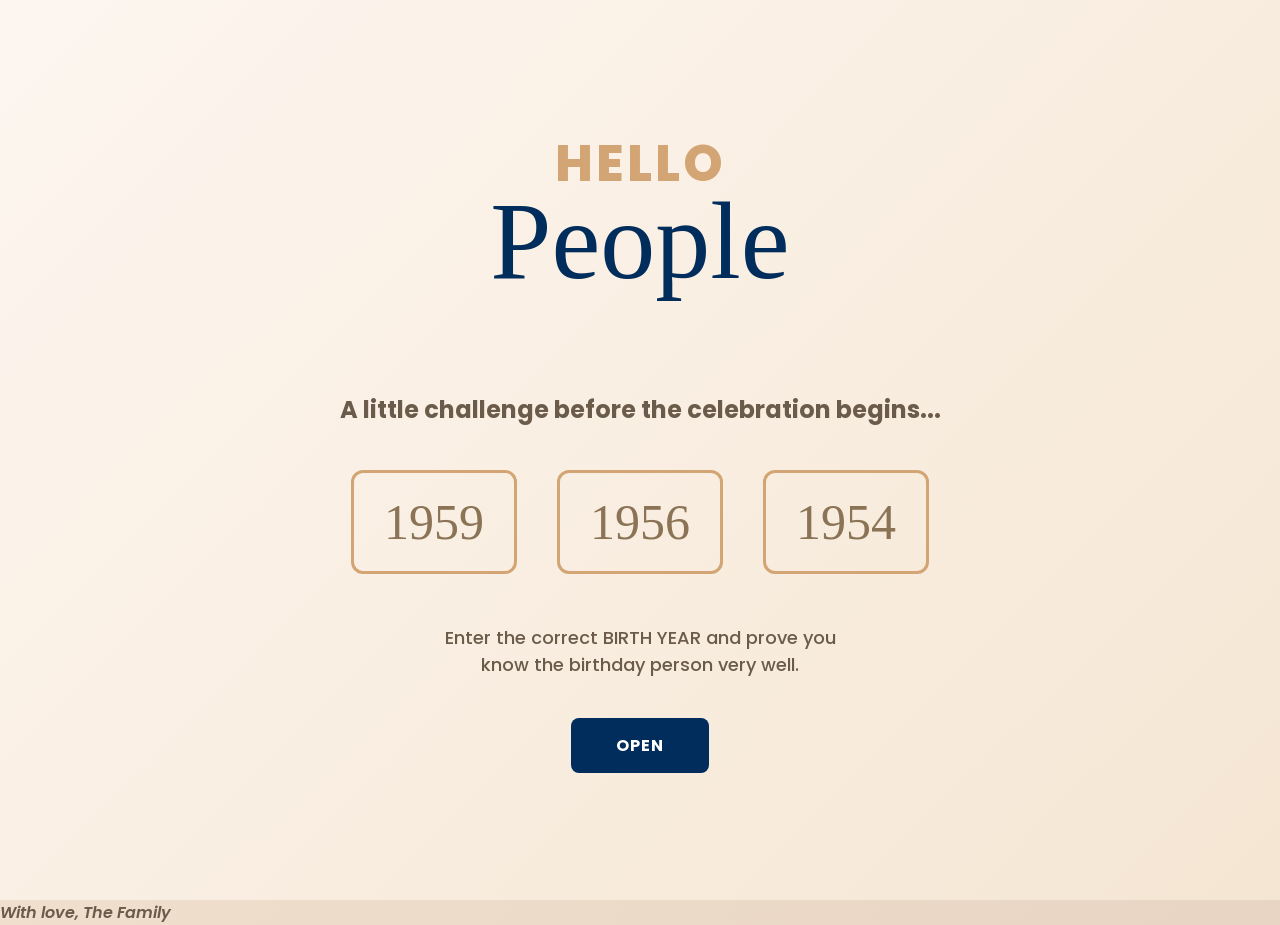
==== index.html @ 19353a04 "Add files via upload" ====
<!DOCTYPE html>
<html lang="en">
<head>
    <meta charset="UTF-8">
    <meta name="viewport" content="width=device-width, initial-scale=1.0">
    <title>Birthday Celebration - Jyoti</title>
    <link rel="stylesheet" href="style.css">
</head>
<body>
    <!-- Page 1: Year Challenge -->
    <div class="page page-1" id="page1">
        <div class="page-content">
            <h3 class="hello-text">HELLO</h3>
            <div class="people-text">People</div>
            
            <h3 class="challenge-text">A little challenge before the celebration begins...</h3>
            
            <div class="year-options">
                <div class="year-option" data-year="1959">
                    <span class="year-number">1959</span>
                </div>
                <div class="year-option" data-year="1956">
                    <span class="year-number">1956</span>
                </div>
                <div class="year-option" data-year="1954">
                    <span class="year-number">1954</span>
                </div>
            </div>
            
            <p class="instruction-text">Enter the correct BIRTH YEAR and prove you<br>know the birthday person very well.</p>
            <button class="type-year-btn" id="openBtn">OPEN</button>
        </div>
    </div>

    <!-- Page 2: Main Celebration -->
    <div class="page page-2" id="page2" style="display: none;">
        <div class="page-content">
            <div class="celebration-header">

                <p class="milestone-text">A MILESTONE TO CELEBRATE!</p>
<img src="70th-01.png" alt="70 Years">
<p class="fabulous-years">FABULOUS YEARS</p>

            
            <div class="celebration-info">
                <p class="intro-text">Join us as we celebrate</p>
                <h1 class="birthday-person">Jyoti's Birthday</h1>
                <div class="event-date">
    <img src="Time-section-01.png" alt="Date & Time">
</div>

<!-- Venue -->
<div style="margin-top: 20px; text-align:center;">
    <a href="https://maps.app.goo.gl/owRNrMamB2nX2Bwp7"
       target="_blank"
       style="text-decoration:none; color:#d4a574; font-size:20px; font-weight:400;">
        Ichhapurti Banquet Hall
    </a>
</div>
          </div>
            </div>
        </div>
    </div>
<div class="page page-3" id="page3" style="display: none;">
    
</div>
    <!-- Page 3: Event Schedule
    <div class="page page-3" id="page3" style="display: none;">
        <div class="page-content">
            <h2 class="schedule-title">EVENT Schedule</h2>
            <p class="schedule-subtitle">Looking forward to celebrating with you!</p>
            
            <div class="schedule-items">
                <div class="schedule-item">
                    <span class="schedule-time">6:00 PM</span>
                    <span class="schedule-event">Guest Arrival</span>
                </div>
                <div class="schedule-item">
                    <span class="schedule-time">6:30 PM</span>
                    <span class="schedule-event">Starters Served<br><span class="dont-miss">(Don't miss it)</span></span>
                </div>
                <div class="schedule-item">
                    <span class="schedule-time">7:00 PM</span>
                    <span class="schedule-event">Dance Performance</span>
                </div>
                <div class="schedule-item">
                    <span class="schedule-time">7:45 PM</span>
                    <span class="schedule-event">Cake Ceremony</span>
                </div>
                <div class="schedule-item">
                    <span class="schedule-time">8:15 PM (onwards)</span>
                    <span class="schedule-event">Dinner Begins</span> -->
                </div>
            </div>
            
            <p class="closing-text">With love, The Family</p>
        </div>
    </div>

    <script src="script.js"></script>
</body>
</html>
---- style.css ----
@import url('https://fonts.googleapis.com/css2?family=Poppins:wght@400;500;600;700;800&display=swap');

* {
    margin: 0;
    padding: 0;
    box-sizing: border-box;
}

body {
    font-family: 'Poppins', sans-serif;
    background: linear-gradient(135deg, #f5e6d3 0%, #e8d5c4 100%);
    min-height: 100vh;
    overflow-x: hidden;
}

.page {
    min-height: 100vh;
    display: flex;
    align-items: center;
    justify-content: center;
    padding: 40px 20px;
    animation: fadeIn 0.8s ease-in-out;
}

@keyframes fadeIn {
    from {
        opacity: 0;
        transform: translateY(20px);
    }
    to {
        opacity: 1;
        transform: translateY(0);
    }
}

.page-content {
    max-width: 900px;
    width: 100%;
    text-align: center;
}

/* PAGE 1 - YEAR CHALLENGE */
.page-1 {
    background: linear-gradient(135deg, #fdf6f0 0%, #f5e6d3 100%);
}

.hello-text {
    font-size: 50px;
    font-weight: 800;
    color: #d4a574;
    margin-bottom: 20px;
    letter-spacing: 3px;
    font-family: 'Bakso Menu', 'Poppins', sans-serif;
}
.people-text{
    font-family:'Adelia';
    font-size:110px;
    color:#002D5B;
    line-height:0.9;
    margin-top:-30px;
    margin-bottom:50px;
}
/* @font-face{
    font-family:'Adelia';
    src:url('adelia.ttf') format('truetype');
} */

@font-face {
    font-family: 'Bakso Menu';
    src: url('./fonts/Bakso Menu TTF.ttf') format('truetype');
}

.challenge-text {
    font-size: 24px;
    color: #6b5b4a;
    margin-bottom: 40px;
    margin-top: 100px;
    font-weight: 700;
    line-height: 1.6;
}

.year-options {
    display: flex;
    justify-content: center;
    gap: 40px;
    margin-bottom: 50px;
    flex-wrap: wrap;
}

.year-option {
    cursor: pointer;
    transition: all 0.3s ease;
    position: relative;
}

.year-number {
    display: inline-block;
    font-family: 'Bakso Menu' !important;
    font-size: 50px;
    font-weight: normal !important;
    color: #8b7355;
    padding: 20px 30px;
    border: 3px solid #d4a574;
    border-radius: 12px;
    transition: all 0.3s ease;
}

.year-option:hover .year-number {
    background: #d4a574;
    color: #fff;
    transform: scale(1.05);
    box-shadow: 0 10px 30px rgba(212, 165, 116, 0.3);
}

.instruction-text {
    font-size: 18px;
    color: #6b5b4a;
    margin-bottom: 40px;
    font-weight: 500;
}

.type-year-btn {
    background:#002D5B;
    color: #fff;
    border: none;
    padding: 15px 45px;
    font-size: 16px;
    font-weight: 700;
    border-radius: 8px;
    cursor: pointer;
    transition: all 0.3s ease;
    letter-spacing: 1px;
    font-family: 'Poppins', sans-serif;
}

.type-year-btn:hover {
    background: #b8865c;
    transform: translateY(-2px);
    box-shadow: 0 10px 25px rgba(212, 165, 116, 0.4);
}

.type-year-btn:active {
    transform: translateY(0);
}

/* PAGE 2 - MAIN CELEBRATION */
.page-2 {
    background: #002D5B;
}

.milestone-text {
    font-size: 16px;
    color: #ffffff;
    font-weight: 600;
    letter-spacing: 1px;
    margin-bottom: 30px;
    text-transform: uppercase;
}

.age-display {
    display: flex;
    flex-direction: column;
    align-items: center;
    margin-bottom: 50px;
}

.age-number {
    font-size: 120px;
    font-weight: 800;
    color: #d4a574;
    line-height: 1;
    font-family: 'Bakso Menu', 'Poppins', sans-serif;
}

.age-word {
    font-size: 32px;
    color: #8b7355;
    font-weight: 600;
    margin-top: 10px;
    font-style: italic;
}

.age-label {
    font-size: 20px;
    color: #d4a574;
    font-weight: 700;
    letter-spacing: 2px;
    margin-top: 15px;
    text-transform: uppercase;
}

.celebration-info {
    margin-top: 40px;
}

.intro-text {
    font-size: 22px;
    color: #ffffff;
    font-weight: 250;
    margin-bottom: 15px;
}

.birthday-person {
    font-size: 80px;
    font-weight: 300;
    color: #ffd6a1;
    margin-bottom: 10px;
    font-family: 'Hello', sans-serif;
}

.event-details {
    background: rgba(255, 255, 255, 0.6);
    padding: 40px;
    border-radius: 15px;
    backdrop-filter: blur(10px);
}

.location {
    font-size: 20px;
    font-weight: 700;
    color: #6b5b4a;
    margin-bottom: 25px;
    letter-spacing: 0.5px;
}

.location-link {
    color: #d4a574;
    text-decoration: none;
    border-bottom: 2px solid #d4a574;
    transition: all 0.3s ease;
    cursor: pointer;
}

.location-link:hover {
    color: #b8865c;
    border-bottom-color: #b8865c;
}

.date {
    display: flex;
    flex-wrap: wrap;
    justify-content: center;
    gap: 15px;
    font-size: 18px;
    color: #8b7355;
    font-weight: 600;
}

.month {
    color: #d4a574;
    font-weight: 800;
    letter-spacing: 1px;
}

.day {
    color: #8b7355;
}

.time {
    color: #d4a574;
    font-weight: 700;
}

.year {
    font-size: 18px;
    font-weight: 800;
    color: #8b7355;
}

.birthday-name {
    font-family: 'Your Font', cursive;
    font-size: 48px;
    color: #d8a25d;
}

/* Add this at the bottom */
@media (max-width: 768px) {
    .birthday-name {
        font-size: 58px;
    }
}

/* PAGE 3 - EVENT SCHEDULE */
.page-3 {
    background: linear-gradient(135deg, #f5e6d3 0%, #ede0d0 100%);
}

.schedule-title {
    font-size: 48px;
    font-weight: 800;
    color: #8b7355;
    margin-bottom: 15px;
    font-family: 'Poppins', sans-serif;
}

.schedule-subtitle {
    font-size: 16px;
    color: #6b5b4a;
    font-weight: 500;
    margin-bottom: 50px;
}

.schedule-items {
    background: rgba(255, 255, 255, 0.7);
    padding: 40px;
    border-radius: 15px;
    margin-bottom: 40px;
    backdrop-filter: blur(10px);
}

.schedule-item {
    display: flex;
    justify-content: space-between;
    align-items: center;
    padding: 20px 0;
    border-bottom: 2px solid rgba(212, 165, 116, 0.2);
    transition: all 0.3s ease;
}

.schedule-item:last-child {
    border-bottom: none;
}

.schedule-item:hover {
    background: rgba(212, 165, 116, 0.1);
    padding: 20px 15px;
    border-radius: 8px;
}

.schedule-time {
    font-size: 18px;
    font-weight: 700;
    color: #d4a574;
    min-width: 150px;
    text-align: left;
}

.schedule-event {
    font-size: 16px;
    color: #6b5b4a;
    font-weight: 600;
    text-align: right;
    flex: 1;
}

.dont-miss {
    font-size: 13px;
    color: #d4a574;
    font-weight: 600;
    display: block;
    margin-top: 5px;
}

.closing-text {
    font-size: 16px;
    color: #6b5b4a;
    font-weight: 600;
    font-style: italic;
}

/* RESPONSIVE DESIGN */
@media (max-width: 768px) {
    .hello-text {
        font-size: 48px;
    }

    .age-number {
        font-size: 80px;
    }

        .year-options {
        gap: 10px;
    }

    .year-number {
        font-size: 36px;
        padding: 15px 20px;
    }

    .schedule-item {
        flex-direction: column;
        align-items: flex-start;
        gap: 10px;
    }

    .schedule-event {
        text-align: left;
    }

    .date {
        flex-direction: column;
        gap: 8px;
    }

    .page {
        padding: 20px 15px;
    }
}

@media (max-width: 480px) {
    .hello-text {
        font-size: 36px;
    }

    .age-number {
        font-size: 60px;
    }

    .birthday-person {
        font-size: 28px;
    }

    .year-options {
        flex-direction: column;
        gap: 15px;
    }

    .schedule-title {
        font-size: 32px;
    }

    .event-details {
        padding: 20px;
    }

    .schedule-items {
        padding: 20px;
    }
}


.birthday-invitation {
    width: 100%;
    text-align: center;
    margin-top: 80px;
}

.birthday-invitation img {
    width: 100%;
    max-width: 900px;
    height: auto;
}

.location-btn {
    margin: 30px 0 60px;
}

.location-btn a {
    display: inline-block;
    background: #d4a574;
    color: white;
    text-decoration: none;
    padding: 14px 30px;
    border-radius: 10px;
    font-size: 18px;
    font-weight: 600;
    transition: 0.3s;
}

.location-btn a:hover {
    transform: scale(1.05);
}

.hero-70 {
    width: 100%;
    text-align: center;
    margin: 30px 0;
}

.celebration-header img {
    width: 500px;
    height: auto;
    display: block;
    margin: -40px auto -60px auto;
}

.milestone-text,
.fabulous-years {
    font-size: 18px;
    font-weight: 500;
    letter-spacing: 4px;
    margin-top: 50px;
    margin-bottom: 30px;
    text-transform: uppercase;
    color: #ffffff;
}
.event-date img {
    width: 500px;
    max-width: 90%;
    display: block;
    margin: 10px auto;
}

.venue-details {
    text-align: center;
    margin-top: 20px;
}

/* .venue-details h3 {
    color: #d9ab78;
    font-size: 18px;
    margin-bottom: 8px;
} */

.venue-details p {
    color: white;
    font-size: 16px;
    margin-bottom: 20px;
}
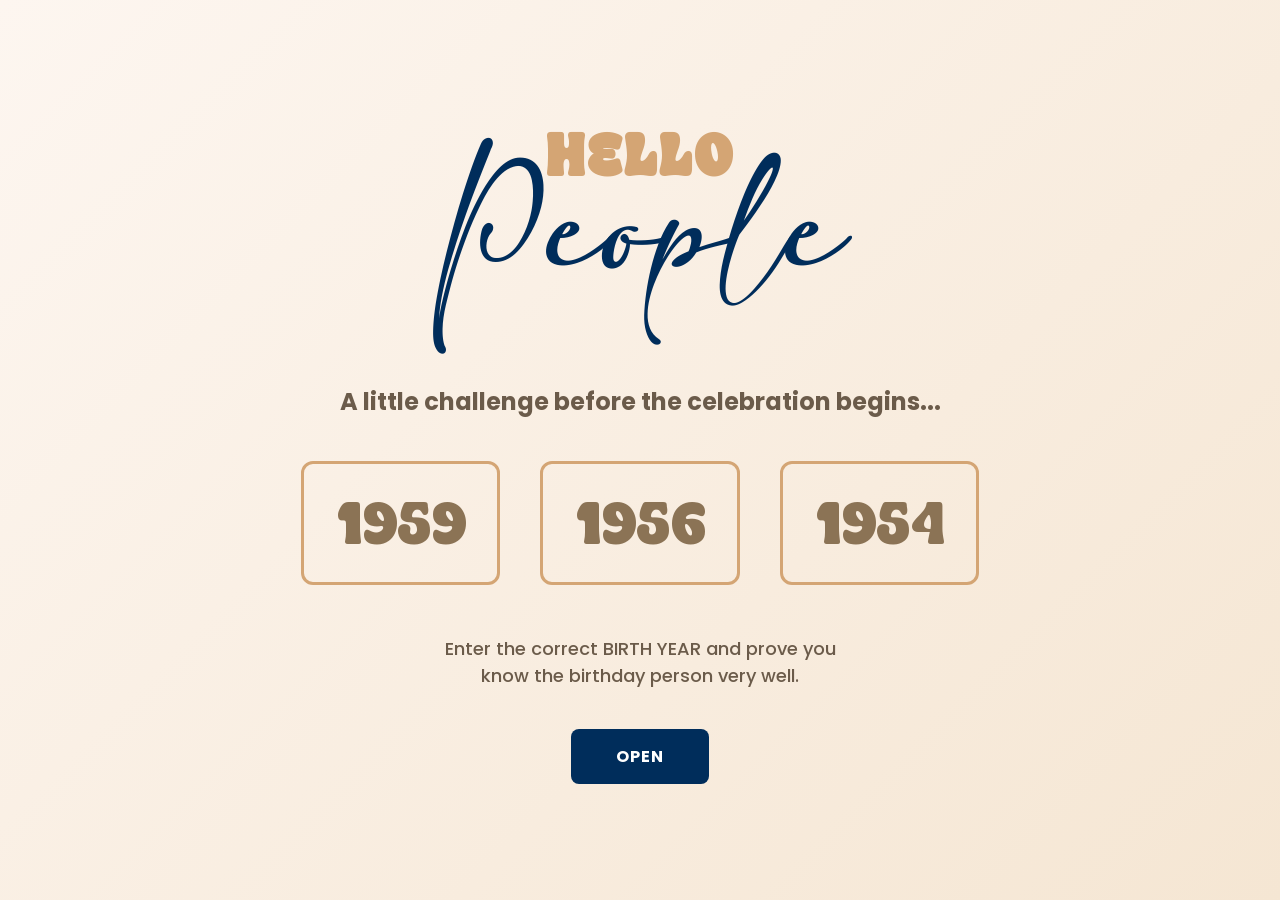
==== commit f7f84c8c: "Add files via upload" ====
--- a/index.html
+++ b/index.html
@@ -93,7 +93,7 @@
                 </div>
             </div>
             
-            <p class="closing-text">With love, The Family</p>
+            <!-- <p class="closing-text">With love, The Family</p> -->
         </div>
     </div>
 
--- a/style.css
+++ b/style.css
@@ -50,24 +50,25 @@
     color: #d4a574;
     margin-bottom: 20px;
     letter-spacing: 3px;
-    font-family: 'Bakso Menu', 'Poppins', sans-serif;
+    font-family: 'BaksoMenu TTF', sans-serif;
 }
 .people-text{
-    font-family:'Adelia';
+    font-family:'adelia';
     font-size:110px;
     color:#002D5B;
     line-height:0.9;
     margin-top:-30px;
     margin-bottom:50px;
 }
-/* @font-face{
-    font-family:'Adelia';
-    src:url('adelia.ttf') format('truetype');
-} */
 
 @font-face {
-    font-family: 'Bakso Menu';
-    src: url('./fonts/Bakso Menu TTF.ttf') format('truetype');
+    font-family: 'BaksoMenu TTF';
+    src: url('./Fonts/BaksoMenu TTF') format('truetype');
+   
+}
+
+.year-number {
+    font-family: 'BaksoMenu TTF', serif !important;
 }
 
 .challenge-text {
@@ -95,7 +96,7 @@
 
 .year-number {
     display: inline-block;
-    font-family: 'Bakso Menu' !important;
+    font-family: 'BaksoMenu TTF' !important;
     font-size: 50px;
     font-weight: normal !important;
     color: #8b7355;
@@ -169,7 +170,7 @@
     font-weight: 800;
     color: #d4a574;
     line-height: 1;
-    font-family: 'Bakso Menu', 'Poppins', sans-serif;
+    font-family: 'BaksoMenu TTF', 'Poppins', sans-serif;
 }
 
 .age-word {
@@ -351,12 +352,12 @@
     margin-top: 5px;
 }
 
-.closing-text {
+/* .closing-text {
     font-size: 16px;
     color: #6b5b4a;
     font-weight: 600;
     font-style: italic;
-}
+} */
 
 /* RESPONSIVE DESIGN */
 @media (max-width: 768px) {
@@ -507,3 +508,29 @@
     font-size: 16px;
     margin-bottom: 20px;
 }
+
+
+/* ===== Version 2 Responsive Improvements ===== */
+@font-face{font-family:'BaksoMenu TTF';src:url('Fonts/BaksoMenu%20TTF.ttf') format('truetype');font-display:swap;}
+@font-face{font-family:'Hello';src:url('Fonts/Hello.ttf') format('truetype');font-display:swap;}
+@font-face{font-family:'adelia';src:url('Fonts/adelia.ttf') format('truetype');font-display:swap;}
+
+@media (max-width:768px){
+.page{padding:20px 16px;}
+.page-content{max-width:100%;}
+.people-text{font-size:72px;margin-bottom:24px;}
+.hello-text{font-size:38px;}
+.challenge-text{font-size:18px;margin-top:40px;margin-bottom:24px;}
+.year-options{gap:12px;justify-content:center;}
+.year-number{font-size:34px;padding:14px 18px;}
+.celebration-header img,.event-date img{width:100%;max-width:360px;height:auto;margin:auto;}
+.birthday-person{font-size:46px;}
+.intro-text,.milestone-text,.fabulous-years{font-size:16px;}
+}
+@media (max-width:480px){
+.people-text{font-size:56px;}
+.year-options{flex-direction:row;gap:8px;}
+.year-number{font-size:28px;padding:10px 12px;}
+.type-year-btn{width:100%;max-width:260px;}
+.birthday-person{font-size:36px;}
+}
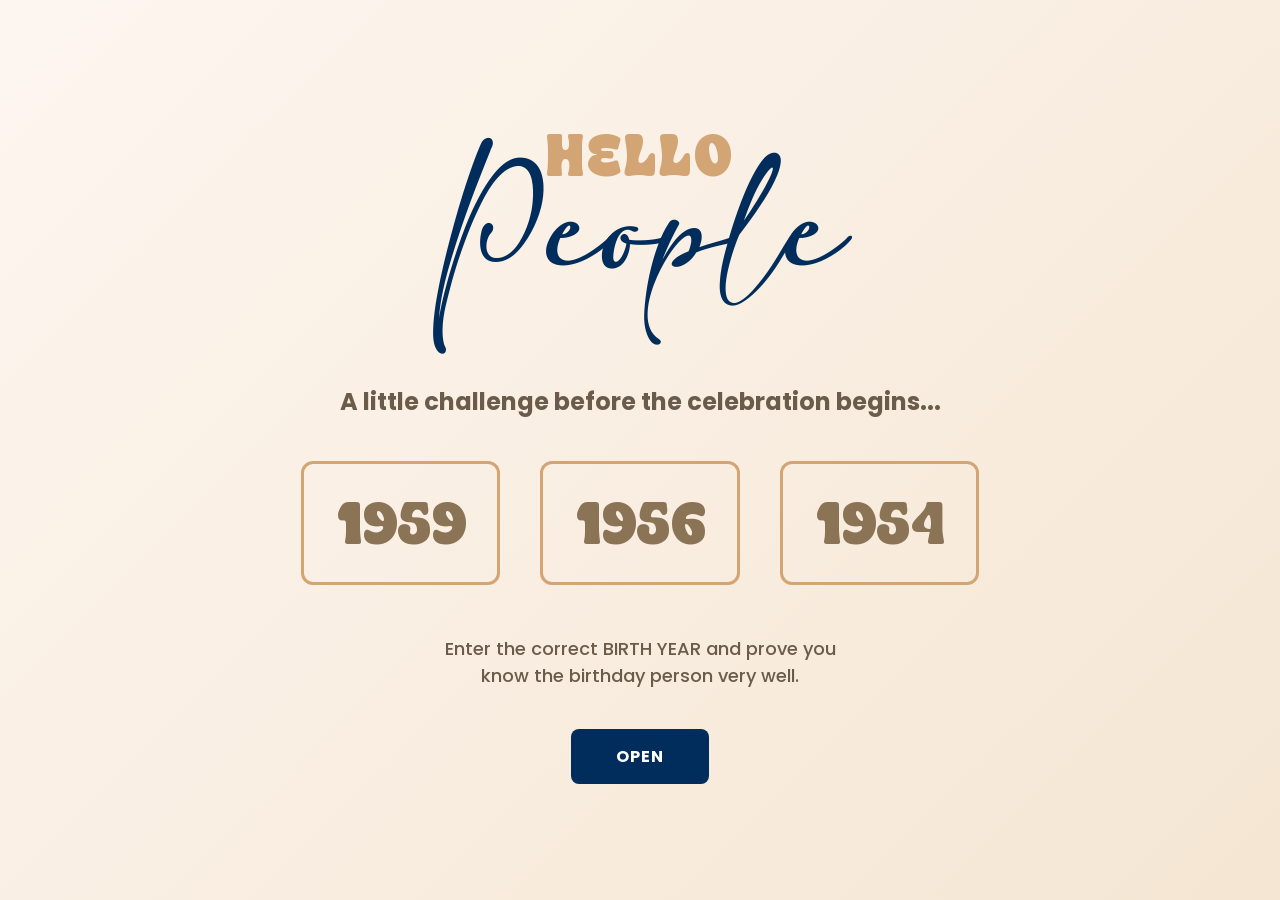
==== commit 3c73925c: "Add files via upload" ====
--- a/index.html
+++ b/index.html
@@ -37,19 +37,26 @@
         <div class="page-content">
             <div class="celebration-header">
 
-                <p class="milestone-text">A MILESTONE TO CELEBRATE!</p>
-<img src="70th-01.png" alt="70 Years">
-<p class="fabulous-years">FABULOUS YEARS</p>
-
-            
-            <div class="celebration-info">
-                <p class="intro-text">Join us as we celebrate</p>
-                <h1 class="birthday-person">Jyoti's Birthday</h1>
-                <div class="event-date">
-    <img src="Time-section-01.png" alt="Date & Time">
+                <!-- <p class="milestone-text">A MILESTONE TO CELEBRATE!</p> -->
+<img src="70th-01 New-01.png" alt="70 Years">
+<br>
+     <br>
+     <br>
+     <br>
+     <br>
+     <br>
+     <br>
+     <img src="Jyoti_Birthday-01.png" alt="70 Years">
+     <br>
+     <br>
+     <br>
+     <br>
+            <img src="Time-section-01.png" alt="Date & Time">
 </div>
 
 <!-- Venue -->
+ <br>
+ <br>
 <div style="margin-top: 20px; text-align:center;">
     <a href="https://maps.app.goo.gl/owRNrMamB2nX2Bwp7"
        target="_blank"
--- a/style.css
+++ b/style.css
@@ -46,7 +46,7 @@
 
 .hello-text {
     font-size: 50px;
-    font-weight: 800;
+    font-weight: 500;
     color: #d4a574;
     margin-bottom: 20px;
     letter-spacing: 3px;
@@ -465,7 +465,7 @@
 .hero-70 {
     width: 100%;
     text-align: center;
-    margin: 30px 0;
+    margin: 50px 0;
 }
 
 .celebration-header img {
@@ -523,7 +523,7 @@
 .challenge-text{font-size:18px;margin-top:40px;margin-bottom:24px;}
 .year-options{gap:12px;justify-content:center;}
 .year-number{font-size:34px;padding:14px 18px;}
-.celebration-header img,.event-date img{width:100%;max-width:360px;height:auto;margin:auto;}
+/* .celebration-header img,.event-date img{width:100%;max-width:360px;height: 50%;;margin: 20px;;} */
 .birthday-person{font-size:46px;}
 .intro-text,.milestone-text,.fabulous-years{font-size:16px;}
 }
@@ -534,3 +534,54 @@
 .type-year-btn{width:100%;max-width:260px;}
 .birthday-person{font-size:36px;}
 }
+
+/* Mobile spacing fix for invitation header */
+@media (max-width: 768px){
+  .milestone-text{
+    margin-top: 10px !important;
+    margin-bottom: 8px !important;
+  }
+
+  .celebration-header img{
+    max-width: 320px;
+    margin: -20px auto -20px auto !important;
+  }
+
+  .fabulous-years{
+    margin-top: 8px !important;
+    margin-bottom: 16px !important;
+  }
+}
+
+/* ===== Mobile Only ===== */
+@media (max-width: 768px) {
+
+       .milestone-text {
+        margin-top: 10px !important;
+        margin-bottom: 8px !important;
+    }
+
+    .celebration-header img {
+        max-width: 320px;
+        margin: -20px auto -20px auto !important;
+    }
+
+    .fabulous-years {
+        margin-top: 8px !important;
+        margin-bottom: 16px !important;
+    }
+
+    /* Make "Jyoti's Birthday" bigger */
+    .birthday-person {
+        font-size: 54px !important;
+        line-height: 1.1;
+        margin-bottom: 20px;
+    }
+
+    /* If you're using this class instead */
+    .birthday-name {
+        font-size: 64px !important;
+        line-height: 1.1;
+    }
+}
+
